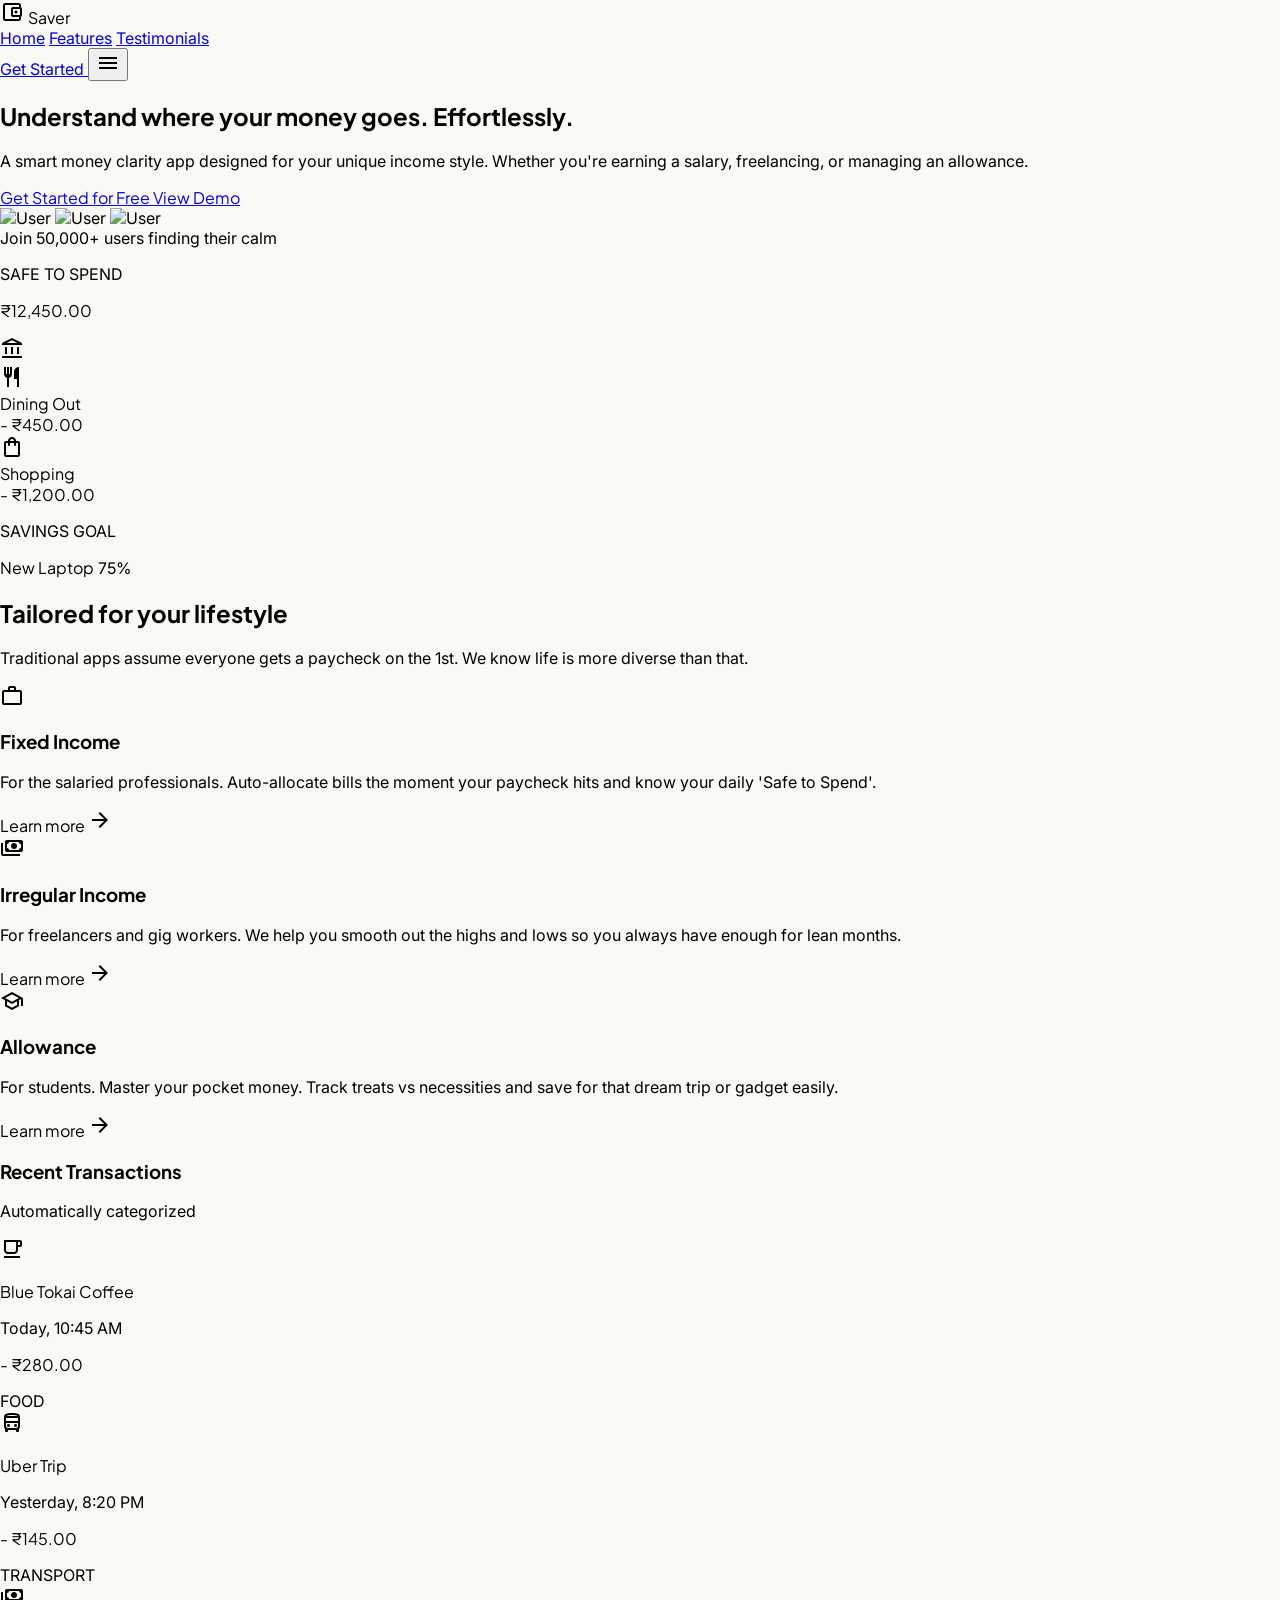
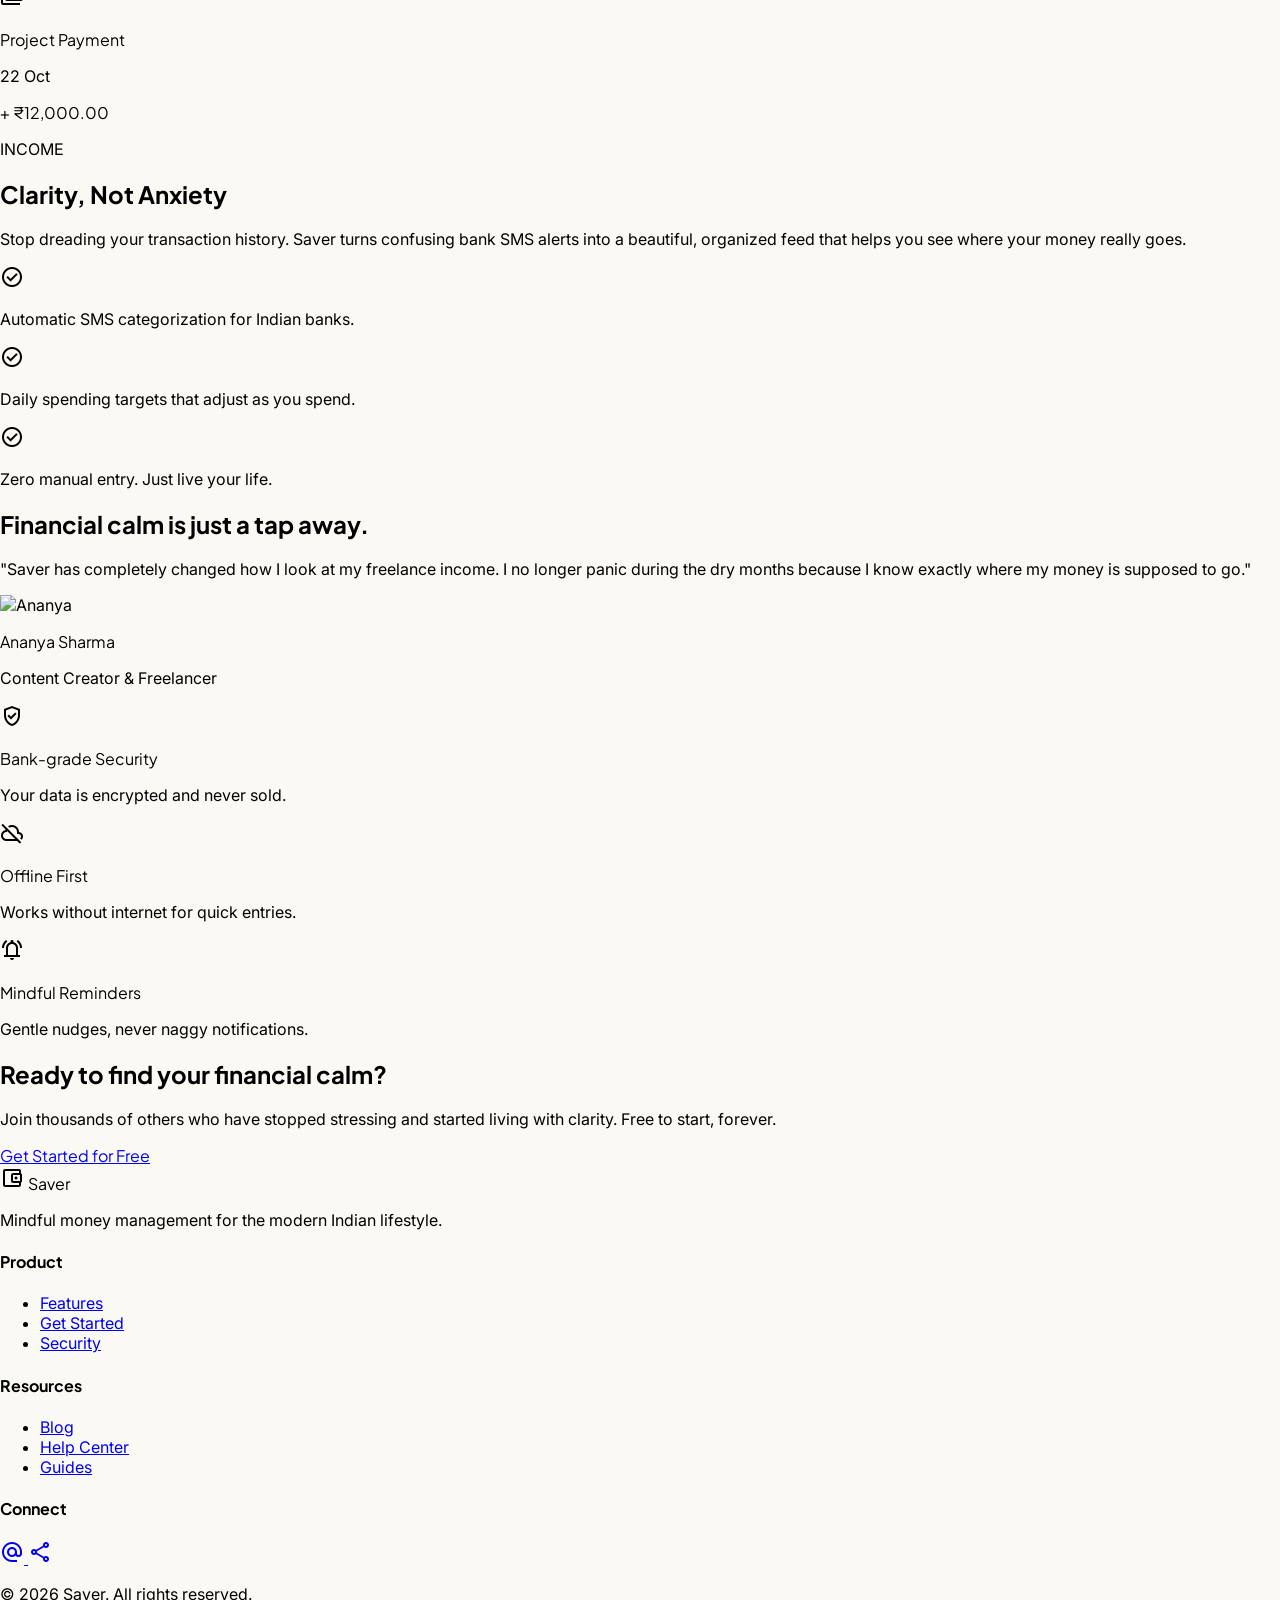
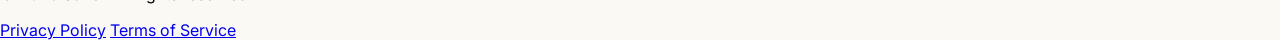
==== index.html @ a9a3be6c "fix: serve landing page from root domain Move the landing page to the site root so savers.dev opens " ====
<!doctype html>

<!--
  Saver landing page.
  Keep section IDs stable because navbar/footer links scroll to these anchors.
-->

<html class="light" lang="en">
  <head>
    <meta charset="utf-8" />
    <meta content="width=device-width, initial-scale=1.0" name="viewport" />
    <title>Saver - Financial Mindfulness</title>
    <meta
      name="description"
      content="Saver is a smart money clarity app designed for your unique income style. Understand where your money goes, effortlessly."
    />
    <meta name="theme-color" content="#0a4d3c" />
    <link
      href="https://fonts.googleapis.com/css2?family=Plus+Jakarta+Sans:wght@400;500;600;700;800&amp;family=Inter:wght@400;500;600&amp;family=Material+Symbols+Outlined:wght,FILL@100..700,0..1&amp;display=swap"
      rel="stylesheet"
    />
    <link href="/styles/design-system.css" rel="stylesheet" />
    <link href="/styles/shared.css" rel="stylesheet" />
    <script src="https://cdn.tailwindcss.com?plugins=forms,container-queries"></script>
    <script src="/scripts/tailwind-theme.js"></script>
  </head>
  <body data-ui="marketing" class="bg-background text-on-background">

    <!-- TopAppBar -->

    <header
      class="sticky top-0 z-50 bg-[#F9F7F2] dark:bg-slate-950 border-b border-stone-200 dark:border-slate-800"
    >
      <nav class="flex justify-between items-center w-full px-4 sm:px-6 py-4 max-w-7xl mx-auto">
        <div class="flex items-center gap-2">
          <span
            class="material-symbols-outlined text-[#0A4D3C] dark:text-emerald-400"
            data-icon="account_balance_wallet"
            >account_balance_wallet</span
          >
          <span class="text-xl font-bold text-[#0A4D3C] dark:text-emerald-500 font-h3">Saver</span>
        </div>
        <div
          class="hidden md:flex items-center gap-8 font-['Plus_Jakarta_Sans'] text-sm font-medium tracking-tight"
        >
          <a
            class="text-[#0A4D3C] dark:text-emerald-400 font-semibold transition-colors"
            href="#home"
            >Home</a
          >
          <a
            class="text-slate-500 dark:text-slate-400 hover:text-[#0A4D3C] dark:hover:text-emerald-300 transition-colors"
            href="#features"
            >Features</a
          >
          <a
            class="text-slate-500 dark:text-slate-400 hover:text-[#0A4D3C] dark:hover:text-emerald-300 transition-colors"
            href="#testimonials"
            >Testimonials</a
          >
        </div>
        <div class="flex items-center gap-3">
          <a
            class="hidden sm:inline-flex bg-primary-container text-on-primary px-lg py-sm rounded-full font-label-caps text-label-caps hover:opacity-90 transition-opacity"
            href="/pages/register.html"
          >
            Get Started
          </a>

          <!-- Hamburger toggle (mobile only) -->

          <button
            class="md:hidden flex items-center justify-center w-10 h-10 rounded-xl hover:bg-stone-100 transition-colors"
            id="mobile-menu-btn"
            type="button"
            aria-label="Open menu"
          >
            <span class="material-symbols-outlined text-[#0A4D3C]" style="font-size: 24px"
              >menu</span
            >
          </button>
        </div>
      </nav>

      <!-- Mobile nav overlay (fixed, slides down from under header) -->

      <div
        class="fixed inset-x-0 top-[65px] z-40 bg-[#F9F7F2]/98 backdrop-blur-lg border-b border-stone-200 shadow-lg px-6 py-5 space-y-2 font-['Plus_Jakarta_Sans'] text-sm font-medium md:hidden"
        id="mobile-nav"
        style="
          display: none;
          transform: translateY(-100%);
          opacity: 0;
          transition:
            transform 0.3s cubic-bezier(0.4, 0, 0.2, 1),
            opacity 0.25s ease;
        "
      >
        <a
          class="block py-2.5 px-2 rounded-lg text-[#0A4D3C] font-semibold hover:bg-stone-100 transition-colors"
          href="#home"
          >Home</a
        >
        <a
          class="block py-2.5 px-2 rounded-lg text-slate-500 hover:text-[#0A4D3C] hover:bg-stone-100 transition-colors"
          href="#features"
          >Features</a
        >
        <a
          class="block py-2.5 px-2 rounded-lg text-slate-500 hover:text-[#0A4D3C] hover:bg-stone-100 transition-colors"
          href="#testimonials"
          >Testimonials</a
        >

        <div class="pt-2 border-t border-stone-200 mt-1">
          <a
            class="inline-flex bg-primary-container text-on-primary px-lg py-sm rounded-full font-label-caps text-label-caps hover:opacity-90 transition-opacity w-full justify-center"
            href="/pages/register.html"
            >Get Started</a
          >
        </div>
      </div>
    </header>
    <main>

      <!-- Hero Section -->

      <section class="relative pt-8 sm:pt-xl pb-16 sm:pb-32 overflow-hidden" id="home">
        <div
          class="max-w-7xl mx-auto px-4 sm:px-6 grid md:grid-cols-2 gap-8 sm:gap-12 items-center"
        >
          <div class="z-10">
            <h1
              class="font-display text-[28px] sm:text-[36px] lg:text-display font-extrabold mb-4 sm:mb-6 text-primary leading-tight"
            >
              Understand where your money goes. Effortlessly.
            </h1>
            <p
              class="font-body-md sm:font-body-lg text-body-md sm:text-body-lg text-secondary mb-6 sm:mb-10 max-w-lg"
            >
              A smart money clarity app designed for your unique income style. Whether you're
              earning a salary, freelancing, or managing an allowance.
            </p>
            <div class="flex flex-col sm:flex-row gap-4">
              <a
                class="bg-primary-container text-on-primary h-[56px] px-xl rounded-[24px] font-h3 text-h3 flex items-center justify-center hover:opacity-90 transition-all shadow-lg"
                href="/pages/register.html"
              >
                Get Started for Free
              </a>
              <a
                class="bg-transparent border-2 border-primary-container text-primary-container h-[56px] px-xl rounded-[24px] font-h3 text-h3 flex items-center justify-center hover:bg-primary-container/5 transition-all"
                href="#features"
              >
                View Demo
              </a>
            </div>
            <div class="mt-8 flex items-center gap-4 text-secondary">
              <div class="flex -space-x-2">
                <img
                  alt="User"
                  class="w-8 h-8 rounded-full border-2 border-background"
                  data-alt="portrait of a young professional woman smiling, soft studio lighting, professional headshot"
                  src="https://lh3.googleusercontent.com/aida-public/[base64]"
                />
                <img
                  alt="User"
                  class="w-8 h-8 rounded-full border-2 border-background"
                  data-alt="portrait of a young man with glasses, warm natural sunlight, casual setting"
                  src="https://lh3.googleusercontent.com/aida-public/[base64]"
                />
                <img
                  alt="User"
                  class="w-8 h-8 rounded-full border-2 border-background"
                  data-alt="portrait of a confident man, urban background, soft bokeh, warm tones"
                  src="https://lh3.googleusercontent.com/aida-public/[base64]"
                />
              </div>
              <span class="text-body-sm font-body-sm">Join 50,000+ users finding their calm</span>
            </div>
          </div>
          <div class="relative">

            <!-- Layered Card Illustrations -->

            <div
              class="relative z-10 bg-white p-6 rounded-[32px] shadow-xl border border-stone-100 transform -rotate-3 hover:rotate-0 transition-transform duration-500"
            >
              <div class="flex justify-between items-center mb-8">
                <div>
                  <p class="text-label-caps font-label-caps text-secondary">SAFE TO SPEND</p>
                  <p class="text-h1 font-h1 text-primary">&#8377;12,450.00</p>
                </div>
                <div
                  class="w-12 h-12 bg-primary-container/10 rounded-full flex items-center justify-center"
                >
                  <span
                    class="material-symbols-outlined text-primary-container"
                    data-icon="account_balance"
                    >account_balance</span
                  >
                </div>
              </div>
              <div class="space-y-4">
                <div class="flex justify-between items-center p-4 bg-background rounded-xl">
                  <div class="flex items-center gap-3">
                    <div
                      class="w-10 h-10 bg-orange-100 rounded-lg flex items-center justify-center"
                    >
                      <span class="material-symbols-outlined text-orange-600" data-icon="restaurant"
                        >restaurant</span
                      >
                    </div>
                    <span class="font-h3 text-h3 text-primary text-sm">Dining Out</span>
                  </div>
                  <span class="font-h3 text-h3 text-primary text-sm">- &#8377;450.00</span>
                </div>
                <div class="flex justify-between items-center p-4 bg-background rounded-xl">
                  <div class="flex items-center gap-3">
                    <div class="w-10 h-10 bg-blue-100 rounded-lg flex items-center justify-center">
                      <span class="material-symbols-outlined text-blue-600" data-icon="shopping_bag"
                        >shopping_bag</span
                      >
                    </div>
                    <span class="font-h3 text-h3 text-primary text-sm">Shopping</span>
                  </div>
                  <span class="font-h3 text-h3 text-primary text-sm">- &#8377;1,200.00</span>
                </div>
              </div>
            </div>

            <!-- Secondary floating cards -->

            <div
              class="absolute top-12 -right-8 z-0 bg-white/80 backdrop-blur-md p-6 rounded-[32px] shadow-lg border border-stone-100 w-64 transform rotate-6 hidden lg:block"
            >
              <p class="text-label-caps font-label-caps text-secondary mb-2">SAVINGS GOAL</p>
              <div class="flex justify-between items-end mb-2">
                <span class="text-h3 font-h3 text-primary">New Laptop</span>
                <span class="text-body-sm font-body-sm text-secondary">75%</span>
              </div>
              <div class="h-2 w-full bg-surface-container rounded-full overflow-hidden">
                <div class="h-full bg-primary-container w-3/4"></div>
              </div>
            </div>
          </div>
        </div>

        <!-- Abstract Background Shapes -->

        <div
          class="absolute top-0 right-0 -z-10 w-1/3 h-full bg-primary-container/5 rounded-l-[100px]"
        ></div>
        <div
          class="absolute bottom-10 left-10 -z-10 w-24 h-24 bg-tertiary-container/10 rounded-full blur-3xl"
        ></div>
      </section>

      <!-- User Modes Section -->

      <section class="py-12 sm:py-xl bg-surface-container-low" id="features">
        <div class="max-w-7xl mx-auto px-4 sm:px-6">
          <div class="text-center mb-8 sm:mb-16">
            <h2 class="font-h1 text-h1 text-primary mb-4">Tailored for your lifestyle</h2>
            <p class="font-body-lg text-body-lg text-secondary max-w-2xl mx-auto">
              Traditional apps assume everyone gets a paycheck on the 1st. We know life is more
              diverse than that.
            </p>
          </div>
          <div class="grid sm:grid-cols-2 lg:grid-cols-3 gap-5 sm:gap-8">

            <!-- Fixed Income -->

            <div
              class="bg-white p-8 rounded-[32px] border border-stone-100 hover:shadow-xl transition-shadow group"
            >
              <div
                class="w-16 h-16 bg-primary-container/5 rounded-2xl flex items-center justify-center mb-6 group-hover:bg-primary-container/10 transition-colors"
              >
                <span
                  class="material-symbols-outlined text-primary-container text-3xl"
                  data-icon="work"
                  >work</span
                >
              </div>
              <h3 class="font-h2 text-h2 text-primary mb-3">Fixed Income</h3>
              <p class="font-body-md text-body-md text-secondary mb-6">
                For the salaried professionals. Auto-allocate bills the moment your paycheck hits
                and know your daily 'Safe to Spend'.
              </p>
              <span class="text-primary-container font-h3 text-sm flex items-center gap-1"
                >Learn more
                <span class="material-symbols-outlined text-sm" data-icon="arrow_forward"
                  >arrow_forward</span
                ></span
              >
            </div>

            <!-- Irregular Income -->

            <div
              class="bg-white p-8 rounded-[32px] border border-stone-100 hover:shadow-xl transition-shadow group"
            >
              <div
                class="w-16 h-16 bg-blue-50 rounded-2xl flex items-center justify-center mb-6 group-hover:bg-blue-100 transition-colors"
              >
                <span class="material-symbols-outlined text-secondary text-3xl" data-icon="payments"
                  >payments</span
                >
              </div>
              <h3 class="font-h2 text-h2 text-primary mb-3">Irregular Income</h3>
              <p class="font-body-md text-body-md text-secondary mb-6">
                For freelancers and gig workers. We help you smooth out the highs and lows so you
                always have enough for lean months.
              </p>
              <span class="text-primary-container font-h3 text-sm flex items-center gap-1"
                >Learn more
                <span class="material-symbols-outlined text-sm" data-icon="arrow_forward"
                  >arrow_forward</span
                ></span
              >
            </div>

            <!-- Allowance -->

            <div
              class="bg-white p-8 rounded-[32px] border border-stone-100 hover:shadow-xl transition-shadow group"
            >
              <div
                class="w-16 h-16 bg-orange-50 rounded-2xl flex items-center justify-center mb-6 group-hover:bg-orange-100 transition-colors"
              >
                <span class="material-symbols-outlined text-tertiary text-3xl" data-icon="school"
                  >school</span
                >
              </div>
              <h3 class="font-h2 text-h2 text-primary mb-3">Allowance</h3>
              <p class="font-body-md text-body-md text-secondary mb-6">
                For students. Master your pocket money. Track treats vs necessities and save for
                that dream trip or gadget easily.
              </p>
              <span class="text-primary-container font-h3 text-sm flex items-center gap-1"
                >Learn more
                <span class="material-symbols-outlined text-sm" data-icon="arrow_forward"
                  >arrow_forward</span
                ></span
              >
            </div>
          </div>
        </div>
      </section>

      <!-- Recent Transactions + Clarity -->

      <section class="py-12 sm:py-xl" id="demo">
        <div class="max-w-7xl mx-auto px-4 sm:px-6">
          <div class="grid grid-cols-1 md:grid-cols-2 gap-8 sm:gap-10 items-center">
            <div class="bg-white rounded-[32px] overflow-hidden border border-stone-100 shadow-lg">
              <div class="bg-primary-container px-8 py-6">
                <h3 class="font-h2 text-h2 text-on-primary">Recent Transactions</h3>
                <p class="font-body-sm text-body-sm text-on-primary-container mt-1">
                  Automatically categorized
                </p>
              </div>
              <div class="p-6 md:p-8 space-y-6">
                <div class="flex items-center justify-between gap-4">
                  <div class="flex items-center gap-4">
                    <div
                      class="w-11 h-11 rounded-full bg-slate-100 flex items-center justify-center"
                    >
                      <span
                        class="material-symbols-outlined text-slate-500 text-xl"
                        data-icon="local_cafe"
                        >local_cafe</span
                      >
                    </div>
                    <div>
                      <p class="font-h3 text-h3 text-primary text-sm">Blue Tokai Coffee</p>
                      <p class="font-body-sm text-body-sm text-secondary">Today, 10:45 AM</p>
                    </div>
                  </div>
                  <div class="text-right">
                    <p class="font-h3 text-h3 text-primary text-sm">- &#8377;280.00</p>
                    <span
                      class="inline-flex mt-1 bg-blue-50 text-blue-700 px-2.5 py-1 rounded-full text-[10px] font-semibold tracking-wide"
                      >FOOD</span
                    >
                  </div>
                </div>
                <div class="flex items-center justify-between gap-4">
                  <div class="flex items-center gap-4">
                    <div
                      class="w-11 h-11 rounded-full bg-slate-100 flex items-center justify-center"
                    >
                      <span
                        class="material-symbols-outlined text-slate-500 text-xl"
                        data-icon="directions_bus"
                        >directions_bus</span
                      >
                    </div>
                    <div>
                      <p class="font-h3 text-h3 text-primary text-sm">Uber Trip</p>
                      <p class="font-body-sm text-body-sm text-secondary">Yesterday, 8:20 PM</p>
                    </div>
                  </div>
                  <div class="text-right">
                    <p class="font-h3 text-h3 text-primary text-sm">- &#8377;145.00</p>
                    <span
                      class="inline-flex mt-1 bg-slate-100 text-slate-600 px-2.5 py-1 rounded-full text-[10px] font-semibold tracking-wide"
                      >TRANSPORT</span
                    >
                  </div>
                </div>
                <div class="flex items-center justify-between gap-4">
                  <div class="flex items-center gap-4">
                    <div
                      class="w-11 h-11 rounded-full bg-emerald-100 flex items-center justify-center"
                    >
                      <span
                        class="material-symbols-outlined text-primary-container text-xl"
                        data-icon="payments"
                        >payments</span
                      >
                    </div>
                    <div>
                      <p class="font-h3 text-h3 text-primary text-sm">Project Payment</p>
                      <p class="font-body-sm text-body-sm text-secondary">22 Oct</p>
                    </div>
                  </div>
                  <div class="text-right">
                    <p class="font-h3 text-h3 text-primary text-sm">+ &#8377;12,000.00</p>
                    <span
                      class="inline-flex mt-1 bg-emerald-100 text-primary-container px-2.5 py-1 rounded-full text-[10px] font-semibold tracking-wide"
                      >INCOME</span
                    >
                  </div>
                </div>
              </div>
            </div>
            <div>
              <h2 class="font-h1 text-h1 text-primary mb-6">Clarity, Not Anxiety</h2>
              <p class="font-body-lg text-body-lg text-secondary mb-8 max-w-xl">
                Stop dreading your transaction history. Saver turns confusing bank SMS alerts into a
                beautiful, organized feed that helps you see where your money really goes.
              </p>
              <div class="space-y-5">
                <div class="flex items-start gap-4">
                  <span
                    class="material-symbols-outlined text-primary-container mt-0.5"
                    data-icon="check_circle"
                    >check_circle</span
                  >
                  <p class="font-body-md text-body-md text-primary">
                    Automatic SMS categorization for Indian banks.
                  </p>
                </div>
                <div class="flex items-start gap-4">
                  <span
                    class="material-symbols-outlined text-primary-container mt-0.5"
                    data-icon="check_circle"
                    >check_circle</span
                  >
                  <p class="font-body-md text-body-md text-primary">
                    Daily spending targets that adjust as you spend.
                  </p>
                </div>
                <div class="flex items-start gap-4">
                  <span
                    class="material-symbols-outlined text-primary-container mt-0.5"
                    data-icon="check_circle"
                    >check_circle</span
                  >
                  <p class="font-body-md text-body-md text-primary">
                    Zero manual entry. Just live your life.
                  </p>
                </div>
              </div>
            </div>
          </div>
        </div>
      </section>

      <!-- Trust / Testimonial Section -->

      <section class="py-12 sm:py-xl bg-background" id="testimonials">
        <div class="max-w-7xl mx-auto px-4 sm:px-6">
          <div
            class="bg-white rounded-[24px] sm:rounded-[40px] p-6 sm:p-12 border border-stone-100 shadow-sm relative overflow-hidden"
          >
            <div class="relative z-10 grid md:grid-cols-2 gap-8 sm:gap-12 items-center">
              <div>
                <h2 class="font-h1 text-h1 text-primary mb-6">
                  Financial calm is just a tap away.
                </h2>
                <p class="font-body-lg text-body-lg text-secondary mb-8">
                  "Saver has completely changed how I look at my freelance income. I no longer panic
                  during the dry months because I know exactly where my money is supposed to go."
                </p>
                <div class="flex items-center gap-4">
                  <img
                    alt="Ananya"
                    class="w-12 h-12 rounded-full"
                    data-alt="close up portrait of a young Indian woman smiling, natural outdoor lighting, warm skin tones"
                    src="https://lh3.googleusercontent.com/aida-public/[base64]"
                  />
                  <div>
                    <p class="font-h3 text-h3 text-primary text-base">Ananya Sharma</p>
                    <p class="font-body-sm text-body-sm text-secondary">
                      Content Creator &amp; Freelancer
                    </p>
                  </div>
                </div>
              </div>
              <div class="bg-surface-container rounded-[32px] p-8 space-y-6">
                <div class="flex items-center gap-4">
                  <div class="bg-white p-2 rounded-lg">
                    <span
                      class="material-symbols-outlined text-primary-container"
                      data-icon="verified_user"
                      >verified_user</span
                    >
                  </div>
                  <div>
                    <p class="font-h3 text-h3 text-primary text-sm">Bank-grade Security</p>
                    <p class="font-body-sm text-body-sm text-secondary">
                      Your data is encrypted and never sold.
                    </p>
                  </div>
                </div>
                <div class="flex items-center gap-4">
                  <div class="bg-white p-2 rounded-lg">
                    <span
                      class="material-symbols-outlined text-primary-container"
                      data-icon="cloud_off"
                      >cloud_off</span
                    >
                  </div>
                  <div>
                    <p class="font-h3 text-h3 text-primary text-sm">Offline First</p>
                    <p class="font-body-sm text-body-sm text-secondary">
                      Works without internet for quick entries.
                    </p>
                  </div>
                </div>
                <div class="flex items-center gap-4">
                  <div class="bg-white p-2 rounded-lg">
                    <span
                      class="material-symbols-outlined text-primary-container"
                      data-icon="notifications_active"
                      >notifications_active</span
                    >
                  </div>
                  <div>
                    <p class="font-h3 text-h3 text-primary text-sm">Mindful Reminders</p>
                    <p class="font-body-sm text-body-sm text-secondary">
                      Gentle nudges, never naggy notifications.
                    </p>
                  </div>
                </div>
              </div>
            </div>
            <div
              class="absolute top-0 right-0 w-32 h-32 bg-primary-container/5 rounded-full -translate-y-1/2 translate-x-1/2"
            ></div>
          </div>
        </div>
      </section>

      <!-- Final CTA -->

      <section class="py-16 sm:py-32" id="cta">
        <div class="max-w-4xl mx-auto px-4 sm:px-6 text-center">
          <h2
            class="font-display text-[28px] sm:text-[36px] lg:text-display font-extrabold text-primary mb-6 sm:mb-8 leading-tight"
          >
            Ready to find your financial calm?
          </h2>
          <p class="font-body-lg text-body-lg text-secondary mb-12 max-w-xl mx-auto">
            Join thousands of others who have stopped stressing and started living with clarity.
            Free to start, forever.
          </p>
          <div class="flex flex-col sm:flex-row justify-center gap-4">
            <a
              class="bg-primary-container text-on-primary h-[64px] px-xl rounded-[24px] font-h3 text-h3 flex items-center justify-center hover:opacity-90 transition-all shadow-xl"
              href="/pages/register.html"
            >
              Get Started for Free
            </a>
          </div>
        </div>
      </section>
    </main>

    <!-- Footer -->

    <footer class="bg-surface-container py-10 sm:py-16 border-t border-stone-200">
      <div class="max-w-7xl mx-auto px-4 sm:px-6 grid grid-cols-2 md:grid-cols-4 gap-8 sm:gap-12">
        <div class="col-span-2 md:col-span-1">
          <div class="flex items-center gap-2 mb-6">
            <span
              class="material-symbols-outlined text-[#0A4D3C]"
              data-icon="account_balance_wallet"
              >account_balance_wallet</span
            >
            <span class="text-xl font-bold text-[#0A4D3C] font-h3">Saver</span>
          </div>
          <p class="font-body-sm text-body-sm text-secondary">
            Mindful money management for the modern Indian lifestyle.
          </p>
        </div>
        <div>
          <h4 class="font-h3 text-h3 text-primary text-base mb-6">Product</h4>
          <ul class="space-y-4 font-body-sm text-body-sm text-secondary">
            <li><a class="hover:text-primary transition-colors" href="#features">Features</a></li>
            <li><a class="hover:text-primary transition-colors" href="#cta">Get Started</a></li>
            <li>
              <a class="hover:text-primary transition-colors" href="#testimonials">Security</a>
            </li>
          </ul>
        </div>
        <div>
          <h4 class="font-h3 text-h3 text-primary text-base mb-6">Resources</h4>
          <ul class="space-y-4 font-body-sm text-body-sm text-secondary">
            <li><a class="hover:text-primary transition-colors" href="#demo">Blog</a></li>
            <li>
              <a class="hover:text-primary transition-colors" href="#testimonials">Help Center</a>
            </li>
            <li><a class="hover:text-primary transition-colors" href="#features">Guides</a></li>
          </ul>
        </div>
        <div>
          <h4 class="font-h3 text-h3 text-primary text-base mb-6">Connect</h4>
          <div class="flex gap-4">
            <a
              class="w-10 h-10 bg-white rounded-full flex items-center justify-center hover:shadow-md transition-shadow"
              href="mailto:hello@saver.app"
            >
              <span
                class="material-symbols-outlined text-primary text-xl"
                data-icon="alternate_email"
                >alternate_email</span
              >
            </a>
            <a
              class="w-10 h-10 bg-white rounded-full flex items-center justify-center hover:shadow-md transition-shadow"
              href="/pages/register.html"
            >
              <span class="material-symbols-outlined text-primary text-xl" data-icon="share"
                >share</span
              >
            </a>
          </div>
        </div>
      </div>
      <div
        class="max-w-7xl mx-auto px-6 mt-16 pt-8 border-t border-stone-200 flex flex-col md:flex-row justify-between text-label-caps font-label-caps text-secondary gap-4"
      >
        <p>&copy; 2026 Saver. All rights reserved.</p>
        <div class="flex gap-8">
          <a class="hover:text-primary" href="/pages/register.html">Privacy Policy</a>
          <a class="hover:text-primary" href="/pages/register.html">Terms of Service</a>
        </div>
      </div>
    </footer>

    <!-- Mobile nav toggle -->

    <script>
      (function () {
        const btn = document.getElementById("mobile-menu-btn");
        const nav = document.getElementById("mobile-nav");
        if (!btn || !nav) return;
        let isOpen = false;

        function openMenu() {
          nav.style.display = "flex";
          nav.style.flexDirection = "column";

          // Trigger reflow so the transition plays

          void nav.offsetHeight;
          nav.style.transform = "translateY(0)";
          nav.style.opacity = "1";
          btn.querySelector("span").textContent = "close";
          isOpen = true;
        }

        function closeMenu() {
          nav.style.transform = "translateY(-100%)";
          nav.style.opacity = "0";
          btn.querySelector("span").textContent = "menu";
          isOpen = false;

          // Hide after animation completes

          setTimeout(() => {
            nav.style.display = "none";
          }, 300);
        }

        btn.addEventListener("click", () => {
          isOpen ? closeMenu() : openMenu();
        });

        // Close menu when a link is clicked

        nav.querySelectorAll("a").forEach((link) => {
          link.addEventListener("click", closeMenu);
        });
      })();
    </script>
    <script src="/scripts/reveal.js"></script>
  </body>
</html>
---- styles/design-system.css ----
/*
  Shared design tokens for the static Saver prototype.
  Tailwind utilities read these variables through scripts/tailwind-theme.js.
*/

/* ── FOUC Prevention ──
   Hide page until fonts + Tailwind load to prevent
   raw icon text and unstyled layout flash. */

body:not(.is-ready) {
  opacity: 0;
}

body.is-ready {
  opacity: 1;
  transition: opacity 0.2s ease;
}

:root {
  --font-sans: "Inter", sans-serif;
  --font-display: "Plus Jakarta Sans", sans-serif;

  --radius-default: 0.25rem;
  --radius-lg: 0.5rem;
  --radius-xl: 0.75rem;
  --radius-full: 9999px;

  --space-xs: 4px;
  --space-sm: 8px;
  --space-base: 8px;
  --space-md: 16px;
  --space-lg: 24px;
  --space-xl: 32px;
  --space-gutter: 16px;
  --space-margin-mobile: 20px;
  --space-margin-desktop: 64px;
  --space-unit: 8px;
  --space-stack-sm: 8px;
  --space-stack-md: 16px;
  --space-stack-lg: 32px;
  --space-section-gap: 64px;
  --space-container-padding: 32px;

  --font-size-label-caps: 12px;
  --line-height-label-caps: 1;
  --tracking-label-caps: 0.05em;
  --font-weight-label-caps: 600;
  --font-size-display: 40px;
  --line-height-display: 1.2;
  --tracking-display: -0.02em;
  --font-weight-display: 700;
  --font-size-h1: 32px;
  --line-height-h1: 1.25;
  --tracking-h1: -0.01em;
  --font-weight-h1: 700;
  --font-size-h2: 24px;
  --line-height-h2: 1.3;
  --font-weight-h2: 600;
  --font-size-h3: 20px;
  --line-height-h3: 1.4;
  --font-weight-h3: 600;
  --font-size-body-lg: 18px;
  --line-height-body-lg: 1.6;
  --font-weight-body-lg: 400;
  --font-size-body-md: 16px;
  --line-height-body-md: 1.5;
  --font-weight-body-md: 400;
  --font-size-body-sm: 14px;
  --line-height-body-sm: 1.5;
  --font-weight-body-sm: 400;
}

html {
  scroll-behavior: smooth;
  overflow-x: hidden;
}

/* Applied via JS when the expense modal is open */

html.scroll-locked {
  overflow: hidden !important;
  touch-action: none !important;
  scrollbar-width: none !important;
  -ms-overflow-style: none !important;
}

html.scroll-locked::-webkit-scrollbar {
  display: none !important;
}

html.scroll-locked body {
  overflow: hidden !important;
  position: fixed !important;
  width: 100% !important;
  touch-action: none !important;
}

body {
  margin: 0;
  font-family: var(--font-sans);
  -webkit-font-smoothing: antialiased;
}

.font-h1,
.font-h2,
.font-h3,
.font-display {
  font-family: var(--font-display);
}

.material-symbols-outlined {
  font-variation-settings:
    "FILL" 0,
    "wght" 400,
    "GRAD" 0,
    "opsz" 24;
}

body[data-ui="marketing"] {
  background-color: rgb(var(--color-background));
}

body[data-ui="auth"] {
  background-color: #fdfcfb;
}

body[data-ui="app"] {
  background-color: #f7f7f5;
}

/*
  Marketing mode keeps the original landing scale and palette.
*/

[data-ui="marketing"] {
  --color-primary-container: 10 77 60;
  --color-on-primary-container: 129 189 167;
  --color-on-primary: 255 255 255;
  --color-on-primary-fixed-variant: 16 80 63;
  --color-inverse-surface: 48 49 46;
  --color-surface-container-highest: 228 226 221;
  --color-on-tertiary-fixed: 61 6 0;
  --color-background: 251 249 244;
  --color-tertiary-fixed-dim: 255 180 163;
  --color-on-secondary-container: 88 99 119;
  --color-surface-bright: 251 249 244;
  --color-on-tertiary: 255 255 255;
  --color-surface-container: 240 238 233;
  --color-tertiary: 94 14 0;
  --color-error-container: 255 218 214;
  --color-on-background: 27 28 25;
  --color-outline: 112 121 116;
  --color-outline-variant: 191 201 195;
  --color-on-surface-variant: 64 73 69;
  --color-on-tertiary-container: 255 148 123;
  --color-inverse-on-surface: 242 241 236;
  --color-surface-container-lowest: 255 255 255;
  --color-secondary-fixed: 216 227 250;
  --color-on-error: 255 255 255;
  --color-secondary-container: 213 224 247;
  --color-surface-container-low: 245 243 238;
  --color-primary-fixed: 178 239 216;
  --color-primary: 0 53 40;
  --color-error: 186 26 26;
  --color-on-secondary: 255 255 255;
  --color-primary-fixed-dim: 150 211 188;
  --color-on-primary-fixed: 0 33 23;
  --color-on-tertiary-fixed-variant: 140 25 0;
  --color-surface-container-high: 234 232 227;
  --color-surface-dim: 219 218 213;
  --color-on-error-container: 147 0 10;
  --color-tertiary-fixed: 255 218 210;
  --color-surface-variant: 228 226 221;
  --color-secondary: 84 95 114;
  --color-surface: 251 249 244;
  --color-tertiary-container: 134 24 0;
  --color-surface-tint: 45 105 86;
  --color-on-secondary-fixed: 17 28 44;
  --color-on-surface: 27 28 25;
  --color-on-secondary-fixed-variant: 60 71 90;
  --color-inverse-primary: 150 211 188;
  --color-secondary-fixed-dim: 188 199 221;
}

/*
  Auth and App modes share the denser spacing and softer palette.
*/

[data-ui="auth"],
[data-ui="app"] {
  --color-primary-container: 27 67 50;
  --color-on-primary-container: 134 175 153;
  --color-on-primary: 255 255 255;
  --color-on-primary-fixed-variant: 39 78 61;
  --color-inverse-surface: 47 49 47;
  --color-surface-container-highest: 226 227 224;
  --color-on-tertiary-fixed: 28 28 25;
  --color-background: 249 250 246;
  --color-tertiary-fixed-dim: 201 198 193;
  --color-on-secondary-container: 99 98 96;
  --color-surface-bright: 249 250 246;
  --color-on-tertiary: 255 255 255;
  --color-surface-container: 238 238 235;
  --color-tertiary: 39 38 35;
  --color-error-container: 255 218 214;
  --color-on-background: 26 28 26;
  --color-outline: 113 121 115;
  --color-outline-variant: 193 200 194;
  --color-on-surface-variant: 65 72 68;
  --color-on-tertiary-container: 169 166 162;
  --color-inverse-on-surface: 240 241 238;
  --color-surface-container-lowest: 255 255 255;
  --color-secondary-fixed: 229 226 222;
  --color-on-error: 255 255 255;
  --color-secondary-container: 226 223 219;
  --color-surface-container-low: 243 244 241;
  --color-primary-fixed: 193 236 212;
  --color-primary: 1 45 29;
  --color-error: 186 26 26;
  --color-on-secondary: 255 255 255;
  --color-primary-fixed-dim: 165 208 185;
  --color-on-primary-fixed: 0 33 20;
  --color-on-tertiary-fixed-variant: 72 71 67;
  --color-surface-container-high: 232 232 229;
  --color-surface-dim: 218 218 215;
  --color-on-error-container: 147 0 10;
  --color-tertiary-fixed: 230 226 221;
  --color-surface-variant: 226 227 224;
  --color-secondary: 95 94 91;
  --color-surface: 249 250 246;
  --color-tertiary-container: 61 60 57;
  --color-surface-tint: 63 102 83;
  --color-on-secondary-fixed: 28 28 26;
  --color-on-surface: 26 28 26;
  --color-on-secondary-fixed-variant: 71 71 68;
  --color-inverse-primary: 165 208 185;
  --color-secondary-fixed-dim: 200 198 194;

  --radius-default: 1rem;
  --radius-lg: 2rem;
  --radius-xl: 3rem;
  --radius-full: 9999px;

  --space-gutter: 24px;
  --space-unit: 8px;
  --space-stack-sm: 8px;
  --space-stack-md: 16px;
  --space-stack-lg: 32px;
  --space-container-padding: 32px;
  --space-section-gap: 64px;

  --font-size-display: 48px;
  --line-height-display: 1.1;
  --font-weight-display: 700;
  --font-size-h1: 32px;
  --line-height-h1: 1.2;
  --font-weight-h1: 600;
  --font-size-h2: 24px;
  --line-height-h2: 1.3;
  --font-weight-h2: 600;
  --font-size-h3: 20px;
  --line-height-h3: 1.4;
  --font-weight-h3: 600;
}
---- styles/shared.css ----
/*
  Saver — Shared Component Styles
  Auth visuals, glass cards, floating animations, and auth responsive rules.
  Used by login, register, reset password, and marketing pages.
*/

.glass-card {
  background: rgba(255, 255, 255, 0.7);
  backdrop-filter: blur(12px);
  border: 1px solid rgba(234, 230, 225, 0.5);
}

.soft-glow {
  box-shadow: 0 0 40px -10px rgba(27, 67, 50, 0.1);
}

.savings-ring {
  background: conic-gradient(#1b4332 75%, #eae6e1 0);
  mask: radial-gradient(transparent 62%, white 63%);
  -webkit-mask: radial-gradient(transparent 62%, white 63%);
}

.floating-card {
  animation: card-float 7s ease-in-out infinite;
  will-change: transform;
}

.floating-card-delay {
  animation-delay: -3.5s;
}

.animated-ring {
  animation: ring-pulse 6s ease-in-out infinite;
  will-change: transform;
}

.animated-orb {
  animation: orb-drift 14s ease-in-out infinite alternate;
  will-change: transform;
}

.animated-orb-delay {
  animation-delay: -6s;
}

.auth-password-wrap {
  position: relative;
}

.auth-password-input {
  padding-right: 3.25rem !important;
}

.auth-password-toggle {
  position: absolute;
  top: 50%;
  right: 0.75rem;
  display: inline-flex;
  width: 2.25rem;
  height: 2.25rem;
  transform: translateY(-50%);
  align-items: center;
  justify-content: center;
  border-radius: 999px;
  color: var(--color-on-surface-variant);
  transition:
    background-color 0.2s ease,
    color 0.2s ease;
}

.auth-password-toggle:hover,
.auth-password-toggle:focus-visible {
  background: var(--color-surface-container);
  color: var(--color-primary-container);
  outline: none;
}

.auth-password-toggle .material-symbols-outlined {
  font-size: 1.25rem;
  line-height: 1;
}

.auth-link-button:disabled {
  cursor: not-allowed;
  opacity: 0.65;
}

@keyframes card-float {
  0%,
  100% {
    transform: translate3d(0, 0, 0);
  }
  50% {
    transform: translate3d(0, -12px, 0);
  }
}

@keyframes ring-pulse {
  0%,
  100% {
    transform: scale(1);
  }
  50% {
    transform: scale(1.02);
  }
}

@keyframes orb-drift {
  0% {
    transform: translate3d(0, 0, 0);
  }
  100% {
    transform: translate3d(28px, -22px, 0);
  }
}

/* ========================
   Auth responsive
   ======================== */

@media (max-width: 767px) {
  html:has(body[data-ui="auth"]) {
    height: 100%;
    overflow: hidden;
  }

  body[data-ui="auth"] {
    min-height: 100dvh;
    overflow-x: hidden;
    overflow-y: hidden;
  }

  body[data-ui="auth"] main {
    height: 100dvh;
    min-height: 100dvh;
    overflow-x: hidden;
    overflow-y: hidden;
  }

  .auth-panel {
    min-height: 100dvh !important;
    height: 100dvh;
    align-items: center !important;
    justify-content: center !important;
    padding: clamp(14px, 2.8dvh, 24px) 24px !important;
    overflow: hidden !important;
  }

  .auth-form-content {
    display: flex;
    width: min(100%, 360px) !important;
    max-height: calc(100dvh - 28px);
    flex-direction: column;
    justify-content: center;
    gap: clamp(10px, 1.55dvh, 16px) !important;
  }

  .auth-form-content-register {
    gap: clamp(8px, 1.25dvh, 14px) !important;
  }

  .auth-brand-row {
    margin-bottom: 0 !important;
  }

  .auth-brand-row a {
    font-size: clamp(23px, 6vw, 28px);
    line-height: 1;
  }

  .auth-intro {
    gap: clamp(6px, 1dvh, 10px) !important;
  }

  .auth-eyebrow {
    padding: 0.35rem 0.8rem !important;
    font-size: 10px !important;
  }

  .auth-title {
    font-size: clamp(24px, 7.2vw, 30px) !important;
    line-height: 1.08 !important;
  }

  .auth-subcopy {
    font-size: 13px !important;
    line-height: 1.35 !important;
  }

  .auth-form {
    gap: clamp(8px, 1.25dvh, 12px) !important;
  }

  .auth-form-register {
    gap: clamp(7px, 1dvh, 10px) !important;
  }

  .auth-field {
    gap: 4px !important;
  }

  .auth-field label,
  .auth-login-options,
  .auth-switch-copy {
    font-size: 12px !important;
    line-height: 1.25 !important;
  }

  .auth-input {
    min-height: 43px;
    padding: 0.68rem 1rem !important;
    font-size: 14px !important;
    border-radius: 14px !important;
  }

  .auth-password-input {
    padding-right: 3rem !important;
  }

  .auth-password-toggle {
    right: 0.5rem;
    width: 2rem;
    height: 2rem;
  }

  .auth-error {
    font-size: 10.5px !important;
    line-height: 1.15 !important;
    margin-top: 1px !important;
  }

  .auth-status {
    font-size: 11px !important;
    line-height: 1.2 !important;
  }

  .auth-primary-action,
  .auth-google-button {
    min-height: 42px;
    padding-top: 0.65rem !important;
    padding-bottom: 0.65rem !important;
    font-size: 14px !important;
  }

  .auth-divider {
    padding-top: 0 !important;
    padding-bottom: 0 !important;
  }

  .auth-divider span {
    margin-left: 0.8rem !important;
    margin-right: 0.8rem !important;
  }

  .auth-login-options input,
  .auth-terms-field input {
    width: 18px !important;
    height: 18px !important;
  }

  .auth-terms-field span {
    font-size: 11.5px !important;
    line-height: 1.3 !important;
  }
}

@media (max-width: 380px), (max-height: 740px) {
  .auth-panel {
    padding: 12px 20px !important;
  }

  .auth-form-content {
    width: min(100%, 336px) !important;
    max-height: calc(100dvh - 24px);
    gap: 9px !important;
  }

  .auth-form-content-register {
    gap: 7px !important;
  }

  .auth-eyebrow,
  .auth-subcopy {
    display: none !important;
  }

  .auth-title {
    font-size: 23px !important;
  }

  .auth-form {
    gap: 7px !important;
  }

  .auth-input {
    min-height: 39px;
    padding-top: 0.56rem !important;
    padding-bottom: 0.56rem !important;
  }

  .auth-primary-action,
  .auth-google-button {
    min-height: 39px;
    padding-top: 0.52rem !important;
    padding-bottom: 0.52rem !important;
  }

  .auth-login-options {
    padding-top: 0 !important;
  }

  .auth-form-content-register .auth-divider,
  .auth-form-content-register .auth-switch-copy {
    display: none !important;
  }
}

@media (max-width: 380px) and (max-height: 780px) {
  .auth-form-content-register .auth-switch-copy {
    display: none !important;
  }
}

@media (max-width: 380px) {
  .auth-form-content-register .auth-switch-copy {
    display: none !important;
  }
}

/* ========================
   Number flip animation
   Shared by onboarding preview and dashboard metrics.
   ======================== */

@keyframes number-pop {
  0% {
    transform: translateY(6px) scale(0.95);
    opacity: 0.4;
  }
  60% {
    transform: translateY(-2px) scale(1.02);
    opacity: 1;
  }
  100% {
    transform: translateY(0) scale(1);
    opacity: 1;
  }
}

.number-updated {
  animation: number-pop 0.35s cubic-bezier(0.22, 1, 0.36, 1);
}
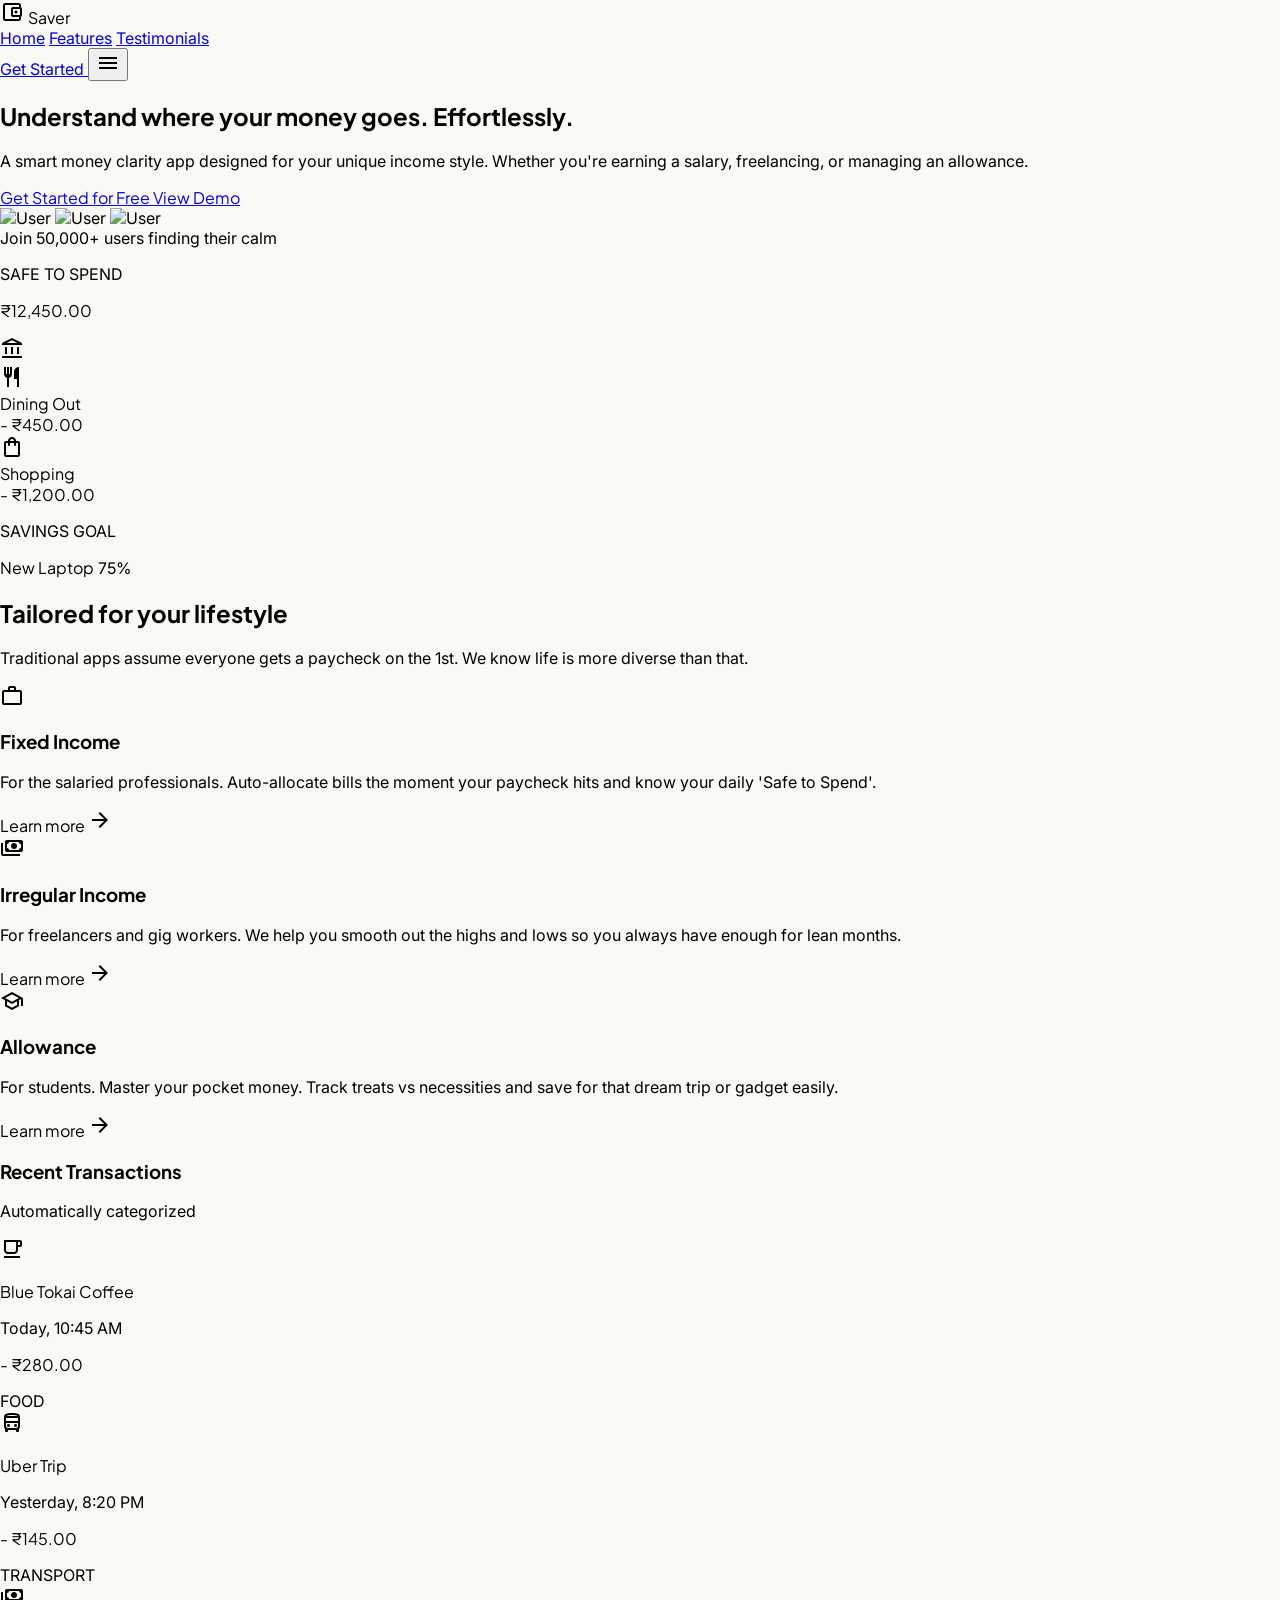
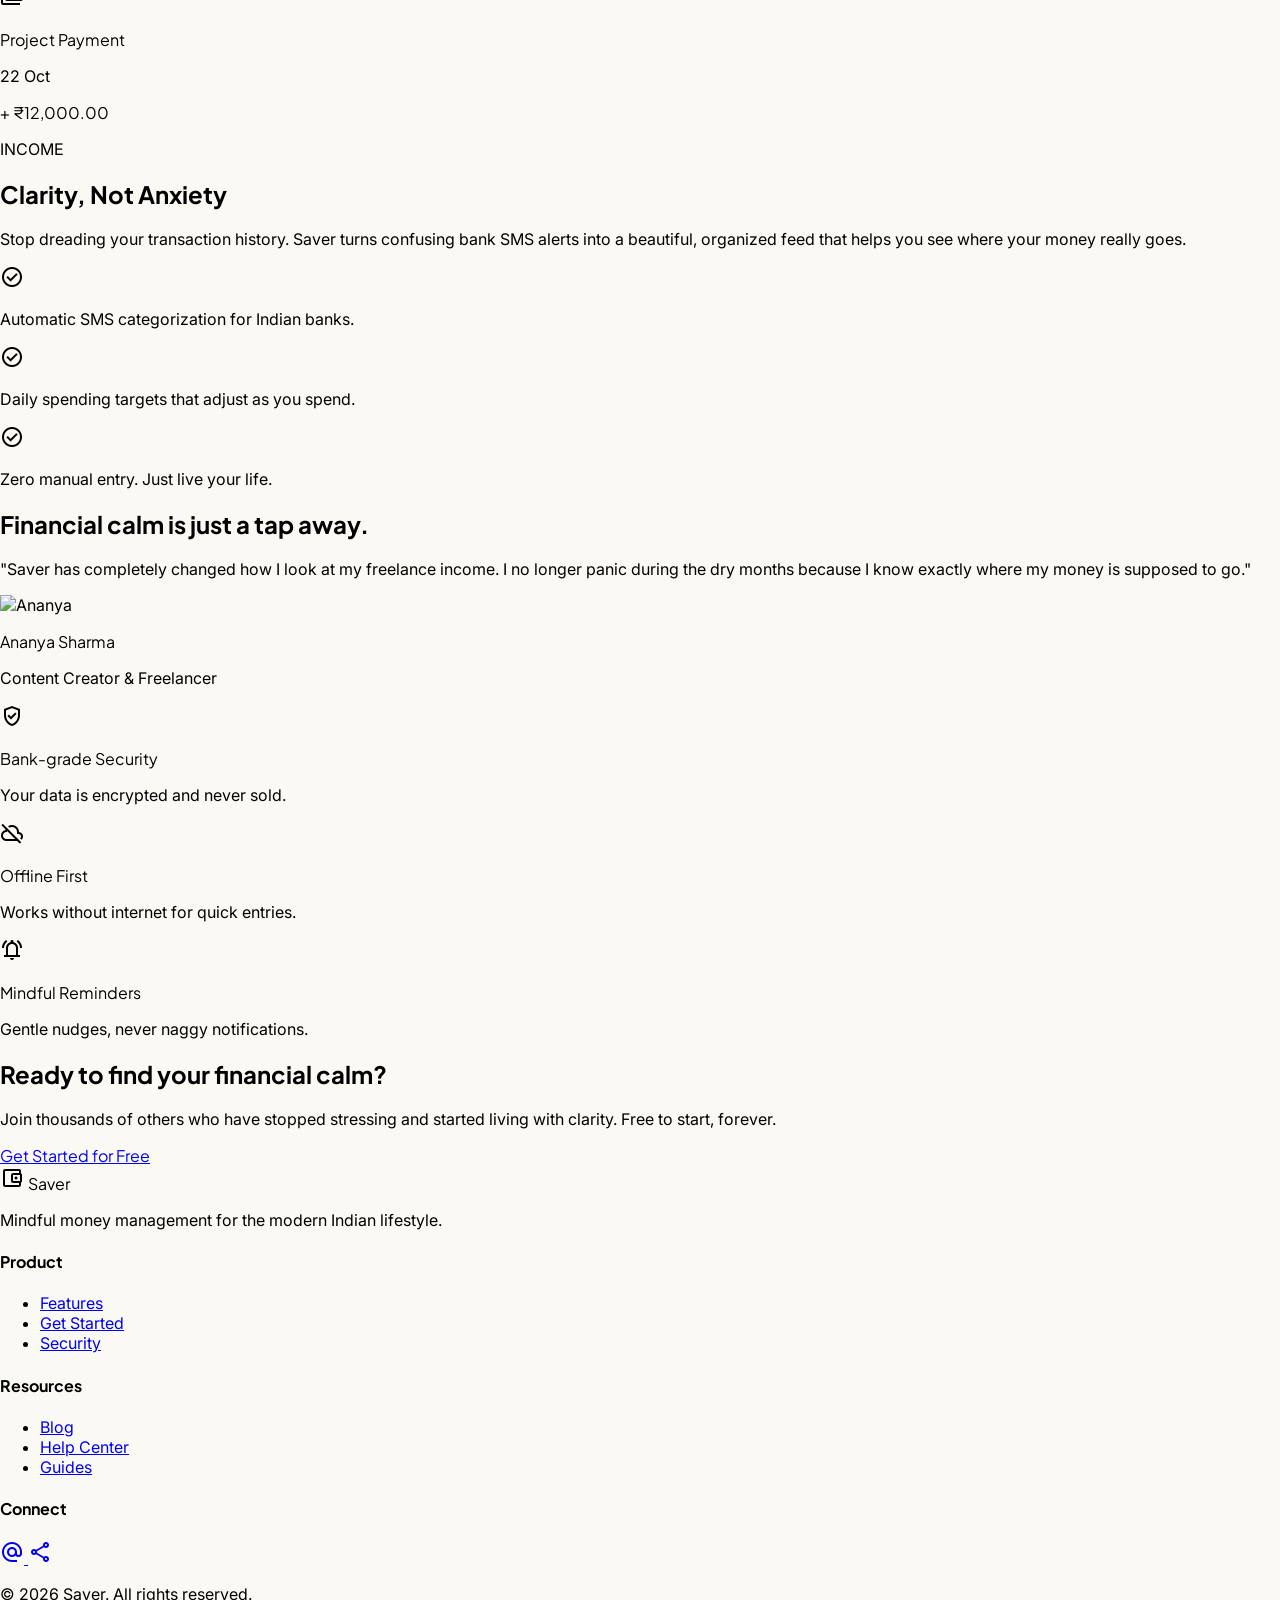
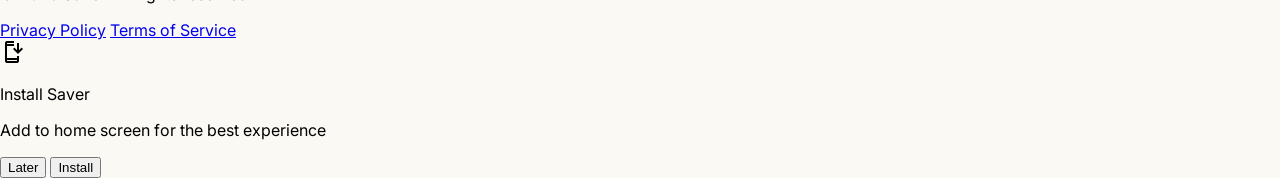
==== commit e11fa22e: "feat: PWA install banner + offline support - manifest.json with standalone display, theme colors - S" ====
--- a/index.html
+++ b/index.html
@@ -15,6 +15,10 @@
       content="Saver is a smart money clarity app designed for your unique income style. Understand where your money goes, effortlessly."
     />
     <meta name="theme-color" content="#0a4d3c" />
+    <link rel="manifest" href="/manifest.json" />
+    <link rel="apple-touch-icon" href="/icons/icon-192.svg" />
+    <meta name="apple-mobile-web-app-capable" content="yes" />
+    <meta name="apple-mobile-web-app-status-bar-style" content="black-translucent" />
     <link
       href="https://fonts.googleapis.com/css2?family=Plus+Jakarta+Sans:wght@400;500;600;700;800&amp;family=Inter:wght@400;500;600&amp;family=Material+Symbols+Outlined:wght,FILL@100..700,0..1&amp;display=swap"
       rel="stylesheet"
@@ -25,7 +29,6 @@
     <script src="/scripts/tailwind-theme.js"></script>
   </head>
   <body data-ui="marketing" class="bg-background text-on-background">
-
     <!-- TopAppBar -->
 
     <header
@@ -62,7 +65,7 @@
         <div class="flex items-center gap-3">
           <a
             class="hidden sm:inline-flex bg-primary-container text-on-primary px-lg py-sm rounded-full font-label-caps text-label-caps hover:opacity-90 transition-opacity"
-            href="/pages/register.html"
+            href="/register"
           >
             Get Started
           </a>
@@ -115,14 +118,13 @@
         <div class="pt-2 border-t border-stone-200 mt-1">
           <a
             class="inline-flex bg-primary-container text-on-primary px-lg py-sm rounded-full font-label-caps text-label-caps hover:opacity-90 transition-opacity w-full justify-center"
-            href="/pages/register.html"
+            href="/register"
             >Get Started</a
           >
         </div>
       </div>
     </header>
     <main>
-
       <!-- Hero Section -->
 
       <section class="relative pt-8 sm:pt-xl pb-16 sm:pb-32 overflow-hidden" id="home">
@@ -144,7 +146,7 @@
             <div class="flex flex-col sm:flex-row gap-4">
               <a
                 class="bg-primary-container text-on-primary h-[56px] px-xl rounded-[24px] font-h3 text-h3 flex items-center justify-center hover:opacity-90 transition-all shadow-lg"
-                href="/pages/register.html"
+                href="/register"
               >
                 Get Started for Free
               </a>
@@ -180,7 +182,6 @@
             </div>
           </div>
           <div class="relative">
-
             <!-- Layered Card Illustrations -->
 
             <div
@@ -268,7 +269,6 @@
             </p>
           </div>
           <div class="grid sm:grid-cols-2 lg:grid-cols-3 gap-5 sm:gap-8">
-
             <!-- Fixed Income -->
 
             <div
@@ -581,7 +581,7 @@
           <div class="flex flex-col sm:flex-row justify-center gap-4">
             <a
               class="bg-primary-container text-on-primary h-[64px] px-xl rounded-[24px] font-h3 text-h3 flex items-center justify-center hover:opacity-90 transition-all shadow-xl"
-              href="/pages/register.html"
+              href="/register"
             >
               Get Started for Free
             </a>
@@ -632,7 +632,7 @@
           <div class="flex gap-4">
             <a
               class="w-10 h-10 bg-white rounded-full flex items-center justify-center hover:shadow-md transition-shadow"
-              href="mailto:hello@saver.app"
+              href="mailto:hello@savers.dev"
             >
               <span
                 class="material-symbols-outlined text-primary text-xl"
@@ -642,7 +642,7 @@
             </a>
             <a
               class="w-10 h-10 bg-white rounded-full flex items-center justify-center hover:shadow-md transition-shadow"
-              href="/pages/register.html"
+              href="/register"
             >
               <span class="material-symbols-outlined text-primary text-xl" data-icon="share"
                 >share</span
@@ -656,8 +656,8 @@
       >
         <p>&copy; 2026 Saver. All rights reserved.</p>
         <div class="flex gap-8">
-          <a class="hover:text-primary" href="/pages/register.html">Privacy Policy</a>
-          <a class="hover:text-primary" href="/pages/register.html">Terms of Service</a>
+          <a class="hover:text-primary" href="/privacy">Privacy Policy</a>
+          <a class="hover:text-primary" href="/terms">Terms of Service</a>
         </div>
       </div>
     </footer>
@@ -709,5 +709,96 @@
       })();
     </script>
     <script src="/scripts/reveal.js"></script>
+
+    <!-- PWA Install Banner -->
+
+    <div
+      id="pwa-install-banner"
+      class="hidden fixed bottom-6 left-4 right-4 z-[999] mx-auto max-w-lg bg-[#1b4332] text-white rounded-2xl shadow-2xl p-4 animate-slide-up"
+    >
+      <div class="flex items-center gap-4">
+        <div class="w-12 h-12 bg-white/15 rounded-xl flex items-center justify-center shrink-0">
+          <span class="material-symbols-outlined text-2xl">install_mobile</span>
+        </div>
+        <div class="flex-1 min-w-0">
+          <p class="font-semibold text-sm">Install Saver</p>
+          <p class="text-xs text-white/70 mt-0.5">Add to home screen for the best experience</p>
+        </div>
+        <div class="flex items-center gap-2 shrink-0">
+          <button
+            id="pwa-install-dismiss"
+            class="text-xs text-white/50 hover:text-white/80 transition-colors px-2 py-1"
+          >
+            Later
+          </button>
+          <button
+            id="pwa-install-btn"
+            class="bg-white text-[#1b4332] text-xs font-bold px-4 py-2 rounded-full hover:bg-white/90 transition-colors"
+          >
+            Install
+          </button>
+        </div>
+      </div>
+    </div>
+
+    <style>
+      @keyframes slide-up {
+        from { transform: translateY(100px); opacity: 0; }
+        to { transform: translateY(0); opacity: 1; }
+      }
+      .animate-slide-up { animation: slide-up 0.4s ease-out; }
+    </style>
+
+    <!-- Service Worker + Install Prompt -->
+
+    <script>
+      // Register Service Worker
+
+      if ("serviceWorker" in navigator) {
+        navigator.serviceWorker.register("/sw.js").catch(() => {});
+      }
+
+      // PWA Install Prompt
+
+      let deferredPrompt = null;
+
+      window.addEventListener("beforeinstallprompt", (e) => {
+        e.preventDefault();
+        deferredPrompt = e;
+
+        // Don't show if user dismissed recently (24h cooldown)
+
+        const dismissed = localStorage.getItem("pwa-install-dismissed");
+        if (dismissed && Date.now() - Number(dismissed) < 86400000) return;
+
+        const banner = document.getElementById("pwa-install-banner");
+        if (banner) banner.classList.remove("hidden");
+      });
+
+      // Install button
+
+      const installBtn = document.getElementById("pwa-install-btn");
+      if (installBtn) {
+        installBtn.addEventListener("click", async () => {
+          if (!deferredPrompt) return;
+          deferredPrompt.prompt();
+          const { outcome } = await deferredPrompt.userChoice;
+          deferredPrompt = null;
+          const banner = document.getElementById("pwa-install-banner");
+          if (banner) banner.classList.add("hidden");
+        });
+      }
+
+      // Dismiss button
+
+      const dismissBtn = document.getElementById("pwa-install-dismiss");
+      if (dismissBtn) {
+        dismissBtn.addEventListener("click", () => {
+          const banner = document.getElementById("pwa-install-banner");
+          if (banner) banner.classList.add("hidden");
+          localStorage.setItem("pwa-install-dismissed", String(Date.now()));
+        });
+      }
+    </script>
   </body>
 </html>
--- a/styles/design-system.css
+++ b/styles/design-system.css
@@ -1,11 +1,9 @@
 /*
-  Shared design tokens for the static Saver prototype.
+  Shared design tokens for the static Saver app.
   Tailwind utilities read these variables through scripts/tailwind-theme.js.
 */
 
-/* ── FOUC Prevention ──
-   Hide page until fonts + Tailwind load to prevent
-   raw icon text and unstyled layout flash. */
+/* Hide the page until fonts and Tailwind load. */
 
 body:not(.is-ready) {
   opacity: 0;
@@ -75,7 +73,7 @@
   overflow-x: hidden;
 }
 
-/* Applied via JS when the expense modal is open */
+/* Applied through JS when the expense modal is open. */
 
 html.scroll-locked {
   overflow: hidden !important;
--- a/styles/shared.css
+++ b/styles/shared.css
@@ -1,5 +1,5 @@
 /*
-  Saver — Shared Component Styles
+  Saver - shared component styles.
   Auth visuals, glass cards, floating animations, and auth responsive rules.
   Used by login, register, reset password, and marketing pages.
 */
@@ -114,9 +114,7 @@
   }
 }
 
-/* ========================
-   Auth responsive
-   ======================== */
+/* Auth responsive */
 
 @media (max-width: 767px) {
   html:has(body[data-ui="auth"]) {
@@ -315,22 +313,7 @@
   }
 }
 
-@media (max-width: 380px) and (max-height: 780px) {
-  .auth-form-content-register .auth-switch-copy {
-    display: none !important;
-  }
-}
-
-@media (max-width: 380px) {
-  .auth-form-content-register .auth-switch-copy {
-    display: none !important;
-  }
-}
-
-/* ========================
-   Number flip animation
-   Shared by onboarding preview and dashboard metrics.
-   ======================== */
+/* Number flip animation shared by onboarding preview and dashboard metrics. */
 
 @keyframes number-pop {
   0% {
